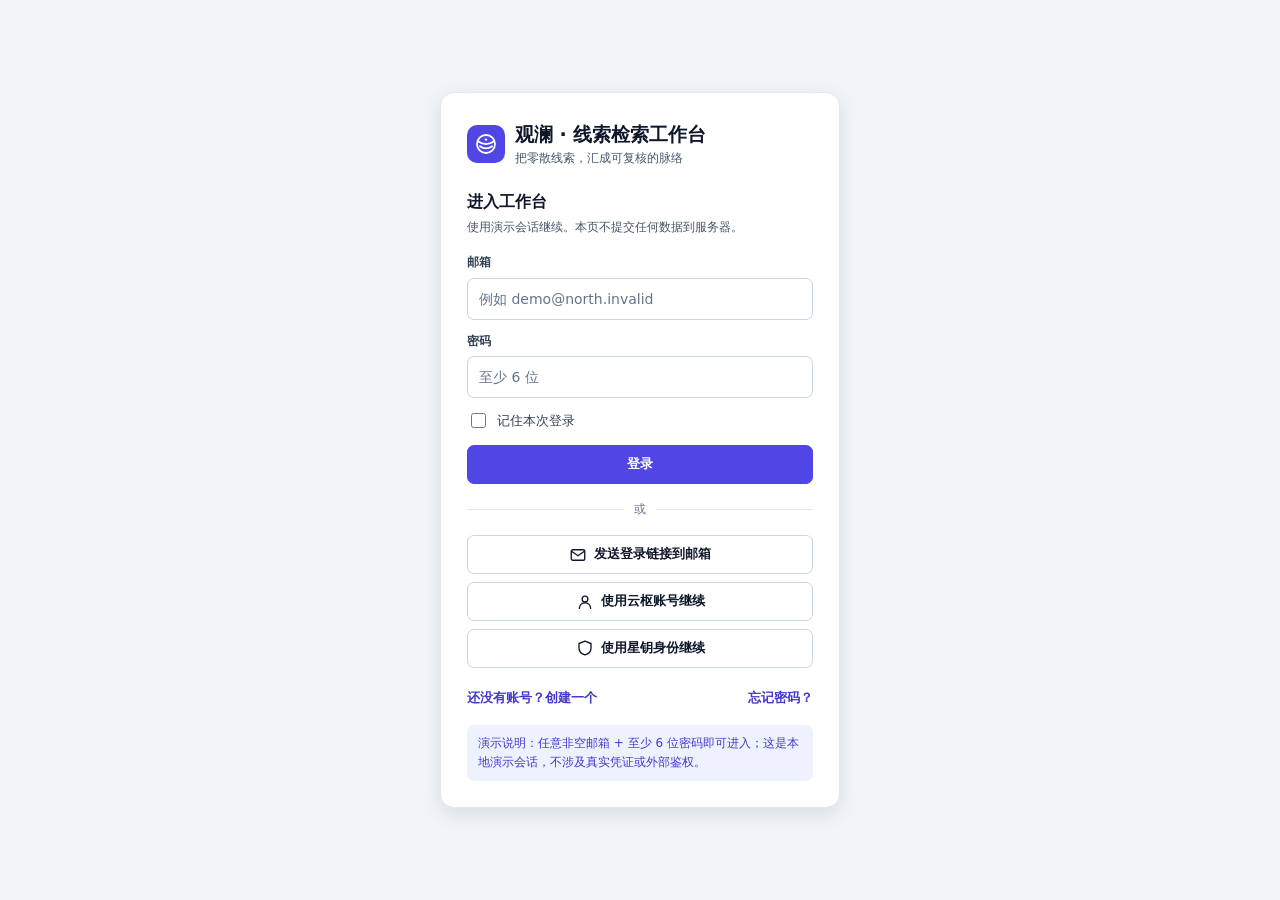
==== site/index.html @ c5af5d16 "feat: complete main implementation slices 2-3 (40/0 selftest), add browser evidence and split selfte" ====
<!DOCTYPE html>
<html lang="zh-CN">
<head>
  <meta charset="utf-8">
  <meta name="viewport" content="width=device-width, initial-scale=1, viewport-fit=cover">
  <meta name="color-scheme" content="light">
  <title>观澜 · 线索检索工作台（演示）</title>
  <!-- 合规：纯静态、零外部资源。不引用 CDN / 字体 / 图标库 / 任何外部图片。 -->
  <link rel="stylesheet" href="styles.css">
</head>
<body>

  <!-- 内联 SVG 图标雪碧图（全部自制；不引用任何外部图标库） -->
  <svg class="svg-sprite" aria-hidden="true" focusable="false" xmlns="http://www.w3.org/2000/svg">
    <defs>
      <g id="s-base" fill="none" stroke="currentColor" stroke-width="1.8" stroke-linecap="round" stroke-linejoin="round"></g>
    </defs>
    <symbol id="i-logo" viewBox="0 0 24 24"><g fill="none" stroke="currentColor" stroke-width="1.8" stroke-linecap="round"><circle cx="12" cy="12" r="9"/><path d="M4.5 9.5c2.2 1.8 4.8 2.6 7.5 2.6s5.3-.8 7.5-2.6"/><path d="M6 14.2c1.8 1.4 3.9 2.1 6 2.1s4.2-.7 6-2.1"/><circle cx="12" cy="7.6" r="1.2" fill="currentColor" stroke="none"/></g></symbol>
    <symbol id="i-search" viewBox="0 0 24 24"><g fill="none" stroke="currentColor" stroke-width="1.8" stroke-linecap="round"><circle cx="10.8" cy="10.8" r="6.8"/><path d="M15.8 15.8 21 21"/></g></symbol>
    <symbol id="i-gear" viewBox="0 0 24 24"><g fill="none" stroke="currentColor" stroke-width="1.8" stroke-linecap="round" stroke-linejoin="round"><circle cx="12" cy="12" r="3.1"/><path d="M12 2.5v2.3M12 19.2v2.3M21.5 12h-2.3M4.8 12H2.5M18.7 5.3l-1.6 1.6M6.9 17.1l-1.6 1.6M18.7 18.7l-1.6-1.6M6.9 6.9 5.3 5.3"/></g></symbol>
    <symbol id="i-bookmark" viewBox="0 0 24 24"><path d="M6 3.5h12v17l-6-4-6 4v-17z" fill="none" stroke="currentColor" stroke-width="1.8" stroke-linejoin="round"/></symbol>
    <symbol id="i-download" viewBox="0 0 24 24"><g fill="none" stroke="currentColor" stroke-width="1.8" stroke-linecap="round" stroke-linejoin="round"><path d="M12 3v12M7.5 10.5 12 15l4.5-4.5M4 20h16"/></g></symbol>
    <symbol id="i-retry" viewBox="0 0 24 24"><g fill="none" stroke="currentColor" stroke-width="1.8" stroke-linecap="round" stroke-linejoin="round"><path d="M20 11a8 8 0 1 0-2.2 6"/><path d="M20 4.5V11h-6.5"/></g></symbol>
    <symbol id="i-user" viewBox="0 0 24 24"><g fill="none" stroke="currentColor" stroke-width="1.8" stroke-linecap="round"><circle cx="12" cy="8" r="3.8"/><path d="M4.5 20.5a7.5 7.5 0 0 1 15 0"/></g></symbol>
    <symbol id="i-mail" viewBox="0 0 24 24"><g fill="none" stroke="currentColor" stroke-width="1.8" stroke-linejoin="round"><rect x="3" y="5" width="18" height="14" rx="2"/><path d="m3.5 7 8.5 6 8.5-6"/></g></symbol>
    <symbol id="i-phone" viewBox="0 0 24 24"><path d="M6.5 3.5h3l1.4 4-2 1.4a12 12 0 0 0 5.2 5.2l1.4-2 4 1.4v3a2 2 0 0 1-2.2 2A16.5 16.5 0 0 1 4.5 5.7a2 2 0 0 1 2-2.2z" fill="none" stroke="currentColor" stroke-width="1.8" stroke-linejoin="round"/></symbol>
    <symbol id="i-building" viewBox="0 0 24 24"><g fill="none" stroke="currentColor" stroke-width="1.8" stroke-linejoin="round"><rect x="4" y="3" width="16" height="18" rx="1.5"/><path d="M8 7h2M14 7h2M8 11h2M14 11h2M8 15h2M14 15h2M10 21v-3h4v3"/></g></symbol>
    <symbol id="i-grid" viewBox="0 0 24 24"><g fill="none" stroke="currentColor" stroke-width="1.8"><rect x="3" y="3" width="7.5" height="7.5" rx="1"/><rect x="13.5" y="3" width="7.5" height="7.5" rx="1"/><rect x="3" y="13.5" width="7.5" height="7.5" rx="1"/><rect x="13.5" y="13.5" width="7.5" height="7.5" rx="1"/></g></symbol>
    <symbol id="i-globe" viewBox="0 0 24 24"><g fill="none" stroke="currentColor" stroke-width="1.8"><circle cx="12" cy="12" r="9"/><path d="M3 12h18M12 3c2.6 2.5 4 5.6 4 9s-1.4 6.5-4 9c-2.6-2.5-4-5.6-4-9s1.4-6.5 4-9z"/></g></symbol>
    <symbol id="i-tag" viewBox="0 0 24 24"><g fill="none" stroke="currentColor" stroke-width="1.8" stroke-linejoin="round"><path d="M3.5 11.5V4.5a1 1 0 0 1 1-1h7l9 9-8 8-9-9z"/><circle cx="8" cy="8" r="1.4"/></g></symbol>
    <symbol id="i-chat" viewBox="0 0 24 24"><path d="M4 5.5h16a1 1 0 0 1 1 1v9a1 1 0 0 1-1 1H9l-4.5 3.5v-3.5H4a1 1 0 0 1-1-1v-9a1 1 0 0 1 1-1z" fill="none" stroke="currentColor" stroke-width="1.8" stroke-linejoin="round"/></symbol>
    <symbol id="i-message" viewBox="0 0 24 24"><g fill="none" stroke="currentColor" stroke-width="1.8" stroke-linecap="round"><path d="M4 6h16M4 10.5h16M4 15h10"/></g></symbol>
    <symbol id="i-image" viewBox="0 0 24 24"><g fill="none" stroke="currentColor" stroke-width="1.8" stroke-linejoin="round"><rect x="3" y="4" width="18" height="16" rx="2"/><circle cx="8.5" cy="9" r="1.6"/><path d="m4 17 5-5 3.5 3.5 3-3 4.5 4.5"/></g></symbol>
    <symbol id="i-link" viewBox="0 0 24 24"><g fill="none" stroke="currentColor" stroke-width="1.8" stroke-linecap="round"><path d="M10 14a4 4 0 0 0 5.7 0l2.6-2.6a4 4 0 0 0-5.7-5.7l-1.3 1.3"/><path d="M14 10a4 4 0 0 0-5.7 0l-2.6 2.6a4 4 0 0 0 5.7 5.7l1.3-1.3"/></g></symbol>
    <symbol id="i-car" viewBox="0 0 24 24"><g fill="none" stroke="currentColor" stroke-width="1.8" stroke-linejoin="round"><path d="M4 15.5h16v-4l-1.6-4.2a2 2 0 0 0-1.9-1.3H7.5a2 2 0 0 0-1.9 1.3L4 11.5v4z"/><path d="M4 15.5V19h2.5v-2h11v2H20v-3.5"/><circle cx="7.5" cy="15" r="1"/><circle cx="16.5" cy="15" r="1"/></g></symbol>
    <symbol id="i-shield" viewBox="0 0 24 24"><path d="M12 2.8 20 6v6c0 5-3.4 8-8 9.2C7.4 20 4 17 4 12V6l8-3.2z" fill="none" stroke="currentColor" stroke-width="1.8" stroke-linejoin="round"/></symbol>
    <symbol id="i-device" viewBox="0 0 24 24"><g fill="none" stroke="currentColor" stroke-width="1.8" stroke-linejoin="round"><rect x="3" y="4" width="18" height="12.5" rx="1.5"/><path d="M8 20h8M12 16.5V20"/></g></symbol>
    <symbol id="i-alert" viewBox="0 0 24 24"><g fill="none" stroke="currentColor" stroke-width="1.8" stroke-linecap="round" stroke-linejoin="round"><path d="M12 3 2.8 19.2h18.4L12 3z"/><path d="M12 9v4.5M12 16.6v.1"/></g></symbol>
    <symbol id="i-file" viewBox="0 0 24 24"><g fill="none" stroke="currentColor" stroke-width="1.8" stroke-linejoin="round"><path d="M6 2.8h8l4.5 4.5V21H6V2.8z"/><path d="M14 2.8v4.5h4.5M9 12h6M9 15.5h6"/></g></symbol>
    <symbol id="i-close" viewBox="0 0 24 24"><path d="M5.5 5.5 18.5 18.5M18.5 5.5 5.5 18.5" fill="none" stroke="currentColor" stroke-width="1.9" stroke-linecap="round"/></symbol>
    <symbol id="i-check" viewBox="0 0 24 24"><path d="m4.5 12.5 5 5 10-11" fill="none" stroke="currentColor" stroke-width="2" stroke-linecap="round" stroke-linejoin="round"/></symbol>
    <symbol id="i-clock" viewBox="0 0 24 24"><g fill="none" stroke="currentColor" stroke-width="1.8" stroke-linecap="round"><circle cx="12" cy="12" r="9"/><path d="M12 6.8V12l3.4 2"/></g></symbol>
    <symbol id="i-wallet" viewBox="0 0 24 24"><g fill="none" stroke="currentColor" stroke-width="1.8" stroke-linejoin="round"><rect x="3" y="5.5" width="18" height="14" rx="2"/><path d="M3 9.5h18M16.5 14.5h2"/></g></symbol>
    <symbol id="i-info" viewBox="0 0 24 24"><g fill="none" stroke="currentColor" stroke-width="1.8" stroke-linecap="round"><circle cx="12" cy="12" r="9"/><path d="M12 10.8v5.4M12 7.7v.1"/></g></symbol>
    <symbol id="i-chevron" viewBox="0 0 24 24"><path d="m6 9 6 6 6-6" fill="none" stroke="currentColor" stroke-width="1.9" stroke-linecap="round" stroke-linejoin="round"/></symbol>
    <symbol id="i-menu" viewBox="0 0 24 24"><path d="M4 6.5h16M4 12h16M4 17.5h16" fill="none" stroke="currentColor" stroke-width="1.9" stroke-linecap="round"/></symbol>
    <symbol id="i-plus" viewBox="0 0 24 24"><path d="M12 5v14M5 12h14" fill="none" stroke="currentColor" stroke-width="1.9" stroke-linecap="round"/></symbol>
    <symbol id="i-filter" viewBox="0 0 24 24"><path d="M3.5 5h17l-6.8 8v5.5l-3.4 2V13L3.5 5z" fill="none" stroke="currentColor" stroke-width="1.8" stroke-linejoin="round"/></symbol>
    <symbol id="i-list" viewBox="0 0 24 24"><g fill="none" stroke="currentColor" stroke-width="1.8" stroke-linecap="round"><path d="M8 6.5h12M8 12h12M8 17.5h12"/><circle cx="4.3" cy="6.5" r="1"/><circle cx="4.3" cy="12" r="1"/><circle cx="4.3" cy="17.5" r="1"/></g></symbol>
    <symbol id="i-logout" viewBox="0 0 24 24"><g fill="none" stroke="currentColor" stroke-width="1.8" stroke-linecap="round" stroke-linejoin="round"><path d="M10 4.5H5.5A1.5 1.5 0 0 0 4 6v12a1.5 1.5 0 0 0 1.5 1.5H10"/><path d="M15 8l4 4-4 4M19 12H9"/></g></symbol>
    <symbol id="i-spark" viewBox="0 0 24 24"><path d="M12 2.5 13.8 9l6.7 3-6.7 3-1.8 6.5L10.2 15l-6.7-3 6.7-3L12 2.5z" fill="none" stroke="currentColor" stroke-width="1.6" stroke-linejoin="round"/></symbol>
  </svg>

  <div id="app" aria-live="polite"></div>

  <noscript>
    <div style="padding:24px;font:16px/1.6 system-ui,sans-serif;color:#0f172a">
      本演示需要启用 JavaScript 才能运行（纯前端，无任何网络请求）。
    </div>
  </noscript>

  <!-- 顺序：数据 → 纯逻辑 → 视图编排。传统 script 标签，file:// 可直接打开。 -->
  <script src="data.js"></script>
  <script src="core.js"></script>
  <script src="app.js"></script>
</body>
</html>
---- site/styles.css ----
/* =============================================================================
 * styles.css — 观澜 · 线索检索工作台（演示）
 * 合规：浅色主题、靛蓝/石板灰自有配色（不使用原站暖橙配色体系）、
 *       无外部字体 / 无外部图标 / 无渐变堆砌 / 无花哨动画。
 * 可用性：关键正文对比度 ≥ 4.5:1；表格有列头与字重分级；状态用实心标签；
 *         移动端优先（对应「/m/ 前缀暗示移动版」的假设 A1），桌面三栏。
 * ========================================================================== */

:root {
  --indigo-700: #4338ca;
  --indigo-600: #4f46e5;
  --indigo-100: #e0e7ff;
  --indigo-50:  #eef2ff;
  --slate-900: #0f172a;   /* 主正文：对白底约 17:1 */
  --slate-700: #334155;   /* 次正文：对白底约 12:1 */
  --slate-600: #475569;   /* 辅助正文：对白底约 8.5:1 */
  --slate-500: #64748b;   /* 仅用于非关键装饰文字 */
  --slate-300: #cbd5e1;
  --slate-200: #e2e8f0;
  --slate-100: #f1f5f9;
  --slate-50:  #f8fafc;
  --white: #ffffff;

  --ok-fg: #065f46;  --ok-bg: #047857;
  --warn-fg: #78350f; --warn-bg: #b45309;
  --err-fg: #7f1d1d;  --err-bg: #b91c1c;
  --info-fg: #1e3a5f; --info-bg: #1d4ed8;

  --radius: 10px;
  --radius-sm: 7px;
  --shadow-sm: 0 1px 2px rgba(15, 23, 42, .06), 0 1px 3px rgba(15, 23, 42, .05);
  --shadow-md: 0 6px 20px rgba(15, 23, 42, .10);
  --font: -apple-system, BlinkMacSystemFont, "Segoe UI", "PingFang SC",
          "Hiragino Sans GB", "Microsoft YaHei", system-ui, sans-serif;
  --mono: ui-monospace, SFMono-Regular, Consolas, "Liberation Mono", monospace;
}

* { box-sizing: border-box; }
html, body { margin: 0; padding: 0; }
body {
  font-family: var(--font);
  font-size: 14px;
  line-height: 1.6;
  color: var(--slate-900);
  background: var(--slate-50);
  -webkit-text-size-adjust: 100%;
}
.svg-sprite { position: absolute; width: 0; height: 0; overflow: hidden; }
.ic {
  width: 18px; height: 18px; display: inline-block; vertical-align: -.28em;
  flex: 0 0 auto; fill: none;
}
.ic-sm { width: 15px; height: 15px; }
.ic-lg { width: 22px; height: 22px; }
button, input, select, textarea { font: inherit; color: inherit; }
button { cursor: pointer; }
a { color: var(--indigo-700); text-decoration: none; }
a:hover { text-decoration: underline; }
:focus-visible { outline: 2px solid var(--indigo-600); outline-offset: 2px; }

/* ---- 通用文字 ---- */
.h1 { font-size: 20px; font-weight: 700; letter-spacing: .2px; margin: 0; }
.h2 { font-size: 16px; font-weight: 700; margin: 0; }
.h3 { font-size: 14px; font-weight: 700; margin: 0; }
.muted { color: var(--slate-600); }
.tiny { font-size: 12px; color: var(--slate-600); }
.mono { font-family: var(--mono); }
.strong { font-weight: 700; }
.nowrap { white-space: nowrap; }

/* ---- 按钮 ---- */
.btn {
  display: inline-flex; align-items: center; justify-content: center; gap: 7px;
  border: 1px solid var(--slate-300); background: var(--white); color: var(--slate-900);
  padding: 8px 14px; border-radius: var(--radius-sm); font-weight: 600; font-size: 13px;
  transition: background .12s ease, border-color .12s ease;
}
.btn:hover { background: var(--slate-100); border-color: var(--slate-500); }
.btn:disabled { opacity: .5; cursor: not-allowed; }
.btn-primary { background: var(--indigo-600); border-color: var(--indigo-600); color: #fff; }
.btn-primary:hover { background: var(--indigo-700); border-color: var(--indigo-700); }
.btn-ghost { border-color: transparent; background: transparent; color: var(--slate-700); }
.btn-ghost:hover { background: var(--slate-100); }
.btn-sm { padding: 5px 10px; font-size: 12px; }
.btn-block { width: 100%; }
.btn-icon { padding: 6px; line-height: 0; }

/* ---- 卡片 / 面板 ---- */
.panel {
  background: var(--white); border: 1px solid var(--slate-200);
  border-radius: var(--radius); box-shadow: var(--shadow-sm);
  min-width: 0;              /* 防止 grid/flex 子项被不可换行内容撑开（移动端溢出） */
}
.panel-pad { padding: 16px; }
.panel-head {
  display: flex; align-items: center; justify-content: space-between; gap: 10px;
  padding: 12px 16px; border-bottom: 1px solid var(--slate-200);
}
.panel-body { padding: 16px; }
.divider { height: 1px; background: var(--slate-200); margin: 14px 0; }

/* ---- 徽标 / pill / 标签（状态一律实心标签） ---- */
.pill {
  display: inline-flex; align-items: center; gap: 6px;
  padding: 3px 10px; border-radius: 999px; font-size: 12px; font-weight: 600;
  background: var(--slate-100); color: var(--slate-700); border: 1px solid var(--slate-200);
  white-space: nowrap;
}
.pill-indigo { background: var(--indigo-50); color: var(--indigo-700); border-color: var(--indigo-100); }
.pill-ok { background: #ecfdf5; color: var(--ok-fg); border-color: #a7f3d0; }
.pill-warn { background: #fffbeb; color: var(--warn-fg); border-color: #fde68a; }
.pill-err { background: #fef2f2; color: var(--err-fg); border-color: #fecaca; }
.tag {
  display: inline-block; padding: 2px 8px; border-radius: 4px;
  font-size: 11px; font-weight: 700; color: #fff; letter-spacing: .3px;
}
.tag-free { background: #0f766e; }
.tag-fixed { background: var(--indigo-700); }
.tag-dynamic { background: #7c3aed; }
.tag-rec { background: #b45309; }
.tag-ok { background: var(--ok-bg); }
.tag-warn { background: var(--warn-bg); }
.tag-err { background: var(--err-bg); }
.tag-info { background: var(--info-bg); }
.tag-neutral { background: var(--slate-600); }
.dot { width: 7px; height: 7px; border-radius: 50%; display: inline-block; flex: 0 0 auto; }
.dot-ok { background: #059669; }
.dot-warn { background: #d97706; }
.dot-err { background: #dc2626; }

/* ---- 表单 ---- */
.field { display: block; margin-bottom: 12px; }
.field-label { display: block; font-size: 12px; font-weight: 700; color: var(--slate-700); margin-bottom: 5px; }
.input, .select, .textarea {
  width: 100%; padding: 9px 11px; border: 1px solid var(--slate-300);
  border-radius: var(--radius-sm); background: var(--white); color: var(--slate-900);
  font-size: 14px; outline: none;
}
.input:focus, .select:focus, .textarea:focus { border-color: var(--indigo-600); box-shadow: 0 0 0 3px var(--indigo-100); }
.input::placeholder { color: var(--slate-500); }
.select { appearance: none; padding-right: 30px;
  background-image: url("data:image/svg+xml;charset=utf-8,%3Csvg xmlns='http://www.w3.org/2000/svg' width='14' height='14' viewBox='0 0 24 24' fill='none' stroke='%23475569' stroke-width='2.2' stroke-linecap='round'%3E%3Cpath d='m6 9 6 6 6-6'/%3E%3C/svg%3E");
  background-repeat: no-repeat; background-position: right 10px center;
}
.check { display: inline-flex; align-items: center; gap: 8px; cursor: pointer; font-size: 13px; color: var(--slate-700); }
.check input { width: 15px; height: 15px; accent-color: var(--indigo-600); }
.field-error { color: var(--err-fg); font-size: 12px; font-weight: 600; margin-top: 5px; }
.field-hint { color: var(--slate-600); font-size: 12px; margin-top: 5px; }

/* =============================================================================
 * 登录视图（X3 可见结构：邮箱/密码/记住登录/登录/or 分隔/邮件登录链接/
 *          第三方登录按钮/注册与忘记密码链接）—— 品牌与文案全部自有
 * ========================================================================== */
.signin-wrap {
  min-height: 100vh; display: flex; align-items: center; justify-content: center;
  padding: 24px 16px; background: var(--slate-100);
}
.signin-card { width: 100%; max-width: 400px; background: var(--white);
  border: 1px solid var(--slate-200); border-radius: 14px; box-shadow: var(--shadow-md); padding: 26px; }
.signin-brand { display: flex; align-items: center; gap: 10px; margin-bottom: 20px; }
.signin-logo { width: 38px; height: 38px; border-radius: 10px; background: var(--indigo-600);
  color: #fff; display: flex; align-items: center; justify-content: center; }
.signin-logo .ic { width: 24px; height: 24px; }
.signin-title { font-size: 19px; font-weight: 700; margin: 0; }
.signin-sub { font-size: 12px; color: var(--slate-600); margin: 0; }
.signin-actions { display: flex; align-items: center; justify-content: space-between; margin: 2px 0 14px; }
.or-line { display: flex; align-items: center; gap: 10px; color: var(--slate-500); font-size: 12px; margin: 16px 0; }
.or-line::before, .or-line::after { content: ""; flex: 1; height: 1px; background: var(--slate-200); }
.link-btn { border: none; background: none; padding: 0; color: var(--indigo-700); font-weight: 600; font-size: 13px; }
.link-btn:hover { text-decoration: underline; }
.oauth-list { display: grid; gap: 8px; }
.signin-foot { display: flex; align-items: center; justify-content: space-between; margin-top: 20px; font-size: 12px; }
.signin-note { margin-top: 16px; padding: 9px 11px; border-radius: var(--radius-sm);
  background: var(--indigo-50); color: var(--indigo-700); font-size: 12px; }

/* =============================================================================
 * 应用外壳 / 顶栏
 * ========================================================================== */
.shell { min-height: 100vh; display: flex; flex-direction: column; }
.topbar {
  background: var(--white); border-bottom: 1px solid var(--slate-200);
  padding: 10px 16px; display: flex; flex-wrap: wrap; align-items: center; gap: 10px 14px;
  position: sticky; top: 0; z-index: 20;
}
.brand { display: flex; align-items: center; gap: 9px; margin-right: auto; }
.brand-logo { width: 32px; height: 32px; border-radius: 9px; background: var(--indigo-600);
  color: #fff; display: flex; align-items: center; justify-content: center; }
.brand-name { font-size: 15px; font-weight: 800; letter-spacing: .5px; line-height: 1.1; }
.brand-product { font-size: 11px; color: var(--slate-600); line-height: 1.2; }
.topbar-tools { display: flex; flex-wrap: wrap; align-items: center; gap: 8px; }
.topbar-select { min-width: 118px; padding: 5px 26px 5px 9px; font-size: 12px; }
.menu-wrap { position: relative; }
.menu {
  position: absolute; right: 0; top: calc(100% + 6px); min-width: 190px; z-index: 30;
  background: var(--white); border: 1px solid var(--slate-200); border-radius: var(--radius);
  box-shadow: var(--shadow-md); padding: 6px;
}
.menu-item { display: flex; align-items: center; gap: 9px; width: 100%; text-align: left;
  border: none; background: none; padding: 8px 10px; border-radius: var(--radius-sm); font-size: 13px; }
.menu-item:hover { background: var(--slate-100); }

/* 主导航（页签） */
.subnav { background: var(--white); border-bottom: 1px solid var(--slate-200); padding: 0 16px;
  display: flex; gap: 2px; overflow-x: auto; }
.subnav a { display: inline-flex; align-items: center; gap: 7px; padding: 10px 13px;
  font-size: 13px; font-weight: 600; color: var(--slate-600); border-bottom: 2px solid transparent; white-space: nowrap; }
.subnav a:hover { text-decoration: none; color: var(--slate-900); }
.subnav a.active { color: var(--indigo-700); border-bottom-color: var(--indigo-600); }

.view { flex: 1; padding: 16px; }
.view-narrow { max-width: 1000px; margin: 0 auto; width: 100%; }

/* =============================================================================
 * 工作台：三栏（左 类型导航 / 中 查询构成 / 右 结果面板）
 * ========================================================================== */
.workbench { display: grid; gap: 14px; grid-template-columns: minmax(0, 1fr); align-items: start; }
/* H-13 对冲：移动端每列都必须可收缩，避免横向滚动 */
.workbench > * { min-width: 0; }
@media (min-width: 900px) {
  .workbench { grid-template-columns: 210px minmax(300px, 1fr) minmax(360px, 1.25fr); }
}
@media (min-width: 1280px) {
  .workbench { grid-template-columns: 230px minmax(340px, 1fr) minmax(430px, 1.3fr); }
}

/* 左：类型导航 */
.type-nav { display: flex; flex-wrap: nowrap; gap: 6px; overflow-x: auto; padding: 10px; }
@media (min-width: 900px) { .type-nav { flex-direction: column; flex-wrap: wrap; overflow-x: visible; } }
.type-item {
  display: flex; align-items: center; gap: 9px; width: 100%; text-align: left;
  border: 1px solid transparent; background: transparent; color: var(--slate-700);
  padding: 8px 10px; border-radius: var(--radius-sm); font-size: 13px; white-space: nowrap;
}
.type-item:hover { background: var(--slate-100); }
.type-item.active { background: var(--indigo-50); color: var(--indigo-700); font-weight: 700; border-color: var(--indigo-100); }
.type-item .ic { opacity: .85; }

/* 模块卡 */
.module-list { display: grid; gap: 9px; }
.module-card {
  border: 1px solid var(--slate-200); border-radius: var(--radius); padding: 11px 12px;
  background: var(--white); cursor: pointer; position: relative;
}
.module-card:hover { border-color: var(--slate-500); }
.module-card.active { border: 2px solid var(--indigo-600); padding: 10px 11px; background: var(--indigo-50); }
.module-top { display: flex; align-items: flex-start; gap: 8px; }
.module-name { font-weight: 700; font-size: 13px; flex: 1; }
.module-desc { font-size: 12px; color: var(--slate-600); margin: 5px 0 8px; }
.module-meta { display: flex; flex-wrap: wrap; align-items: center; gap: 7px; }
.module-cost { font-size: 12px; font-weight: 700; color: var(--slate-900); }
.gear-btn { border: 1px solid var(--slate-300); background: var(--white); border-radius: 6px;
  padding: 4px; line-height: 0; color: var(--slate-700); }
.gear-btn:hover { background: var(--slate-100); border-color: var(--slate-500); }

/* 查询构成区 */
.cost-row { display: flex; align-items: center; justify-content: space-between; gap: 10px;
  padding: 10px 12px; border-radius: var(--radius-sm); background: var(--slate-100);
  border: 1px solid var(--slate-200); margin: 12px 0; }
.cost-value { font-size: 15px; font-weight: 800; color: var(--indigo-700); }
.batch-row { display: flex; gap: 7px; align-items: center; margin-bottom: 7px; }
.batch-row .input { flex: 1; }
.batch-index { width: 22px; font-size: 12px; font-weight: 700; color: var(--slate-600); text-align: center; }
.seg { display: inline-flex; border: 1px solid var(--slate-300); border-radius: var(--radius-sm); overflow: hidden; }
.seg button { border: none; background: var(--white); padding: 6px 11px; font-size: 12px; font-weight: 600; color: var(--slate-700); }
.seg button + button { border-left: 1px solid var(--slate-300); }
.seg button.active { background: var(--indigo-600); color: #fff; }
.composer-grid { display: grid; gap: 12px; grid-template-columns: 1fr; }
@media (min-width: 560px) { .composer-grid { grid-template-columns: 1fr 1fr; } }
.hint-box { font-size: 12px; color: var(--slate-600); background: var(--slate-50);
  border: 1px dashed var(--slate-300); border-radius: var(--radius-sm); padding: 8px 10px; }

/* =============================================================================
 * 结果面板 / 状态块
 * ========================================================================== */
.state-card { padding: 18px; }
.state-head { display: flex; align-items: flex-start; gap: 11px; }
.state-icon { width: 34px; height: 34px; border-radius: 9px; display: flex; align-items: center;
  justify-content: center; color: #fff; flex: 0 0 auto; }
.state-icon.tone-neutral { background: var(--slate-600); }
.state-icon.tone-info { background: var(--info-bg); }
.state-icon.tone-ok { background: var(--ok-bg); }
.state-icon.tone-warn { background: var(--warn-bg); }
.state-icon.tone-error { background: var(--err-bg); }
.state-title { font-size: 15px; font-weight: 700; line-height: 1.4; }
.state-desc { font-size: 13px; color: var(--slate-700); margin: 6px 0 0; }
.state-actions { display: flex; flex-wrap: wrap; gap: 8px; margin-top: 14px; }
.guidance { margin: 14px 0 0; padding: 12px 12px 12px 30px; border-radius: var(--radius-sm);
  background: var(--slate-50); border: 1px solid var(--slate-200); }
.guidance li { font-size: 12.5px; color: var(--slate-700); margin: 3px 0; }
.reason-list { margin: 10px 0 0; padding-left: 20px; }
.reason-list li { font-size: 12.5px; color: var(--err-fg); font-weight: 600; }

/* 骨架屏（加载态；轻微动效，非花哨） */
.skeleton { display: grid; gap: 8px; margin-top: 14px; }
.sk-line { height: 12px; border-radius: 4px; background: var(--slate-200); animation: sk-pulse 1.4s ease-in-out infinite; }
.sk-line.w90 { width: 90%; } .sk-line.w70 { width: 70%; } .sk-line.w50 { width: 50%; }
@keyframes sk-pulse { 0%,100% { opacity: 1; } 50% { opacity: .45; } }
@media (prefers-reduced-motion: reduce) { .sk-line { animation: none; } }
.progress { height: 5px; border-radius: 999px; background: var(--slate-200); overflow: hidden; margin-top: 12px; }
.progress > i { display: block; height: 100%; width: 42%; background: var(--indigo-600); border-radius: 999px; }

/* 三计数 */
.count-trio { display: grid; grid-template-columns: repeat(3, 1fr); gap: 9px; margin-bottom: 14px; }
.count-box { border: 1px solid var(--slate-200); border-radius: var(--radius-sm); padding: 10px 11px; background: var(--slate-50); }
.count-num { font-size: 20px; font-weight: 800; line-height: 1.1; color: var(--slate-900); }
.count-label { font-size: 11.5px; color: var(--slate-600); font-weight: 600; margin-top: 2px; }
.count-box.c-found .count-num { color: var(--indigo-700); }
.count-box.c-enriched .count-num { color: #0f766e; }
.count-box.c-connection .count-num { color: #b45309; }

/* 结果工具条 */
.result-tools { display: flex; flex-wrap: wrap; align-items: center; gap: 8px; margin-bottom: 12px; }
.result-tools .spacer { flex: 1; }

/* 表格（列头、字重分级、实心状态标签） */
.table-scroll { overflow-x: auto; border: 1px solid var(--slate-200); border-radius: var(--radius-sm); }
table.grid { width: 100%; border-collapse: collapse; min-width: 520px; }
table.grid thead th {
  background: var(--slate-100); color: var(--slate-700); font-size: 11.5px; font-weight: 700;
  text-align: left; padding: 9px 11px; border-bottom: 1px solid var(--slate-200); white-space: nowrap;
}
table.grid tbody td {
  padding: 9px 11px; border-bottom: 1px solid var(--slate-100); font-size: 12.5px;
  color: var(--slate-700); vertical-align: middle;
}
table.grid tbody tr:last-child td { border-bottom: none; }
table.grid tbody tr:hover { background: var(--slate-50); }
.cell-id { font-weight: 600; color: var(--slate-900); }
.cell-conf { font-variant-numeric: tabular-nums; font-weight: 700; }
.row-acts { display: flex; gap: 5px; }
.pagination { display: flex; align-items: center; justify-content: space-between; gap: 8px; margin-top: 11px; font-size: 12px; color: var(--slate-600); }
.page-btns { display: flex; gap: 4px; }
.page-btn { border: 1px solid var(--slate-300); background: var(--white); border-radius: 5px;
  min-width: 28px; height: 28px; font-size: 12px; font-weight: 600; }
.page-btn.active { background: var(--indigo-600); border-color: var(--indigo-600); color: #fff; }
.page-btn:disabled { opacity: .45; cursor: not-allowed; }
.fail-note { margin-top: 12px; padding: 9px 11px; border-radius: var(--radius-sm);
  background: #fffbeb; border: 1px solid #fde68a; color: var(--warn-fg); font-size: 12px; font-weight: 600; }

/* =============================================================================
 * 弹窗（选择数据源 / 过滤器）
 * ========================================================================== */
.modal-mask { position: fixed; inset: 0; background: rgba(15,23,42,.45); z-index: 50;
  display: flex; align-items: center; justify-content: center; padding: 16px; }
.modal { width: 100%; max-width: 520px; max-height: 88vh; overflow: auto;
  background: var(--white); border-radius: 12px; box-shadow: var(--shadow-md); }
.modal-head { display: flex; align-items: center; justify-content: space-between;
  padding: 14px 16px; border-bottom: 1px solid var(--slate-200); }
.modal-body { padding: 16px; }
.modal-foot { display: flex; align-items: center; justify-content: space-between; gap: 10px;
  padding: 12px 16px; border-top: 1px solid var(--slate-200); background: var(--slate-50);
  border-radius: 0 0 12px 12px; }
.source-list { display: grid; gap: 7px; }
.source-item { display: flex; align-items: center; gap: 10px; padding: 9px 11px;
  border: 1px solid var(--slate-200); border-radius: var(--radius-sm); cursor: pointer; }
.source-item:hover { background: var(--slate-50); }
.source-item.checked { border-color: var(--indigo-600); background: var(--indigo-50); }
.source-item input { width: 15px; height: 15px; accent-color: var(--indigo-600); }
.source-name { flex: 1; font-size: 13px; font-weight: 600; }
.source-cost { font-size: 12px; font-weight: 700; color: var(--indigo-700); }
.filter-grid { display: grid; gap: 10px; grid-template-columns: 1fr; }
@media (min-width: 480px) { .filter-grid { grid-template-columns: 1fr 1fr 1fr; } }

/* =============================================================================
 * 额度页 / 留存页
 * ========================================================================== */
.page-grid { display: grid; gap: 14px; grid-template-columns: 1fr; }
@media (min-width: 900px) { .page-grid.two { grid-template-columns: 340px 1fr; align-items: start; } }
.balance-big { font-size: 32px; font-weight: 800; color: var(--indigo-700); line-height: 1.1; }
.preset-grid { display: grid; grid-template-columns: repeat(4, 1fr); gap: 7px; }
.preset-btn { border: 1px solid var(--slate-300); background: var(--white); border-radius: var(--radius-sm);
  padding: 9px 4px; font-size: 13px; font-weight: 700; }
.preset-btn.active { border-color: var(--indigo-600); background: var(--indigo-50); color: var(--indigo-700); }
.range { width: 100%; accent-color: var(--indigo-600); }
.case-list { display: grid; gap: 8px; }
.case-item { display: flex; align-items: center; gap: 10px; padding: 10px 12px;
  border: 1px solid var(--slate-200); border-radius: var(--radius-sm); }
.case-item.active { border-color: var(--indigo-600); background: var(--indigo-50); }
.case-dot { width: 10px; height: 10px; border-radius: 3px; flex: 0 0 auto; }
.empty-mini { padding: 18px; text-align: center; color: var(--slate-600); font-size: 13px;
  border: 1px dashed var(--slate-300); border-radius: var(--radius-sm); background: var(--slate-50); }
.section-title { display: flex; align-items: center; gap: 8px; margin: 0 0 10px; font-size: 14px; font-weight: 700; }

/* Toast */
.toast { position: fixed; left: 50%; bottom: 22px; transform: translateX(-50%); z-index: 80;
  background: var(--slate-900); color: #fff; padding: 10px 16px; border-radius: 999px;
  font-size: 13px; font-weight: 600; box-shadow: var(--shadow-md); display: flex; align-items: center; gap: 8px; }
.toast.ok { background: var(--ok-bg); }

/* 顶部小工具：状态演练（验证脚手架） */
.demo-bar { display: flex; flex-wrap: wrap; align-items: center; gap: 8px;
  padding: 9px 16px; background: var(--indigo-50); border-bottom: 1px solid var(--indigo-100);
  font-size: 12px; color: var(--indigo-700); }
.demo-bar label { font-weight: 700; }
.demo-bar .select { width: auto; min-width: 180px; padding: 5px 28px 5px 9px; font-size: 12px; }

.footer-note { text-align: center; font-size: 11.5px; color: var(--slate-600); padding: 16px; }
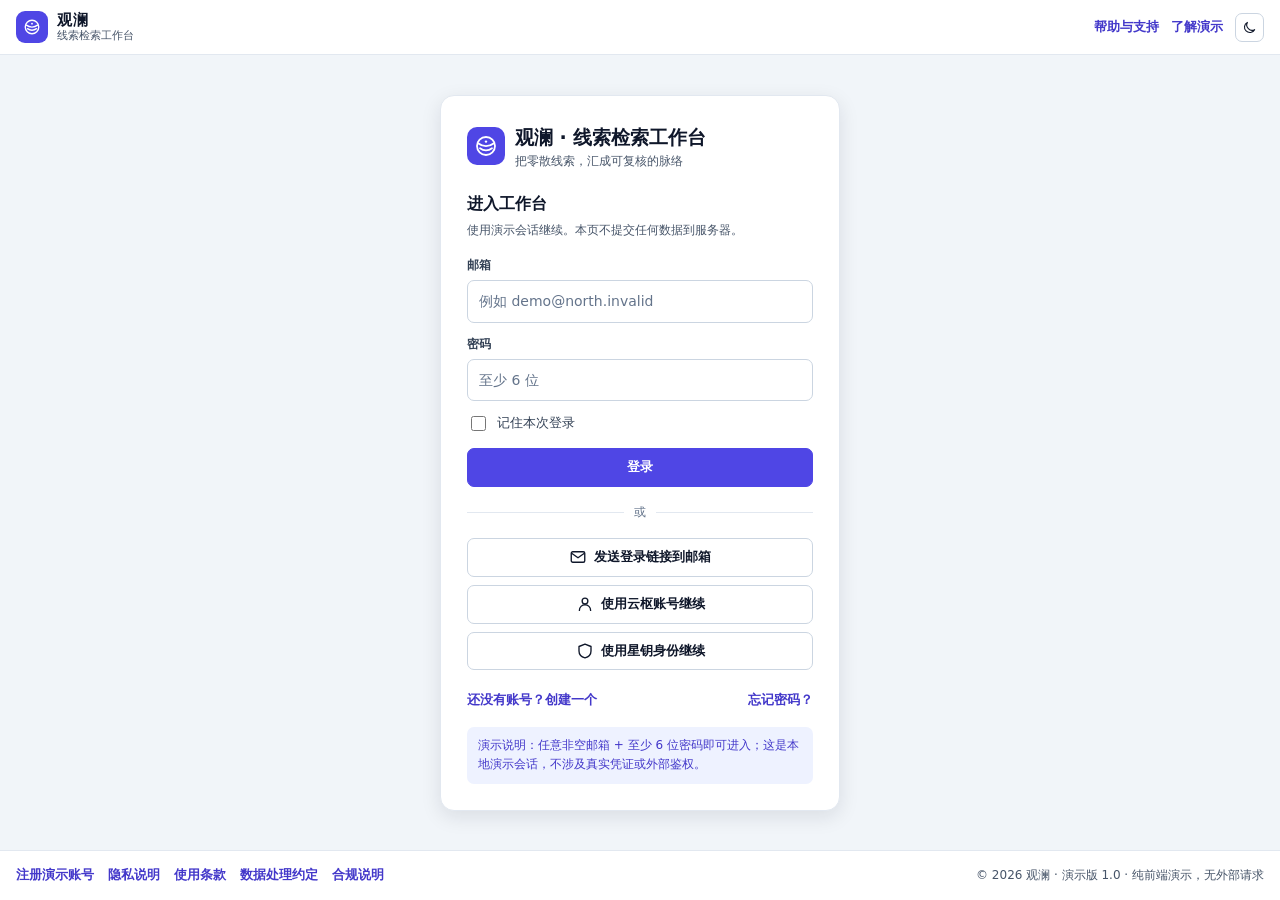
==== commit 8d8024e3: "feat: final implementation - 14 states, 55/0 selftest, full UI slices and screenshots" ====
--- a/site/index.html
+++ b/site/index.html
@@ -3,7 +3,7 @@
 <head>
   <meta charset="utf-8">
   <meta name="viewport" content="width=device-width, initial-scale=1, viewport-fit=cover">
-  <meta name="color-scheme" content="light">
+  <meta name="color-scheme" content="light dark">
   <title>观澜 · 线索检索工作台（演示）</title>
   <!-- 合规：纯静态、零外部资源。不引用 CDN / 字体 / 图标库 / 任何外部图片。 -->
   <link rel="stylesheet" href="styles.css">
@@ -49,6 +49,9 @@
     <symbol id="i-list" viewBox="0 0 24 24"><g fill="none" stroke="currentColor" stroke-width="1.8" stroke-linecap="round"><path d="M8 6.5h12M8 12h12M8 17.5h12"/><circle cx="4.3" cy="6.5" r="1"/><circle cx="4.3" cy="12" r="1"/><circle cx="4.3" cy="17.5" r="1"/></g></symbol>
     <symbol id="i-logout" viewBox="0 0 24 24"><g fill="none" stroke="currentColor" stroke-width="1.8" stroke-linecap="round" stroke-linejoin="round"><path d="M10 4.5H5.5A1.5 1.5 0 0 0 4 6v12a1.5 1.5 0 0 0 1.5 1.5H10"/><path d="M15 8l4 4-4 4M19 12H9"/></g></symbol>
     <symbol id="i-spark" viewBox="0 0 24 24"><path d="M12 2.5 13.8 9l6.7 3-6.7 3-1.8 6.5L10.2 15l-6.7-3 6.7-3L12 2.5z" fill="none" stroke="currentColor" stroke-width="1.6" stroke-linejoin="round"/></symbol>
+    <!-- 主题切换图标（自制，G-03/E12） -->
+    <symbol id="i-sun" viewBox="0 0 24 24"><g fill="none" stroke="currentColor" stroke-width="1.8" stroke-linecap="round"><circle cx="12" cy="12" r="4"/><path d="M12 2.5v2.2M12 19.3v2.2M21.5 12h-2.2M4.7 12H2.5M18.7 5.3l-1.6 1.6M6.9 17.1l-1.6 1.6M18.7 18.7l-1.6-1.6M6.9 6.9 5.3 5.3"/></g></symbol>
+    <symbol id="i-moon" viewBox="0 0 24 24"><path d="M20.2 15.4A8.6 8.6 0 0 1 8.6 3.8 8.6 8.6 0 1 0 20.2 15.4z" fill="none" stroke="currentColor" stroke-width="1.8" stroke-linejoin="round"/></symbol>
   </svg>
 
   <div id="app" aria-live="polite"></div>
--- a/site/styles.css
+++ b/site/styles.css
@@ -395,3 +395,205 @@
 .demo-bar .select { width: auto; min-width: 180px; padding: 5px 28px 5px 9px; font-size: 12px; }
 
 .footer-note { text-align: center; font-size: 11.5px; color: var(--slate-600); padding: 16px; }
+
+/* =============================================================================
+ * 切片 4 · 证据包新增 UI 规格（P01/P03/P04/P05/P07/P08/P14/E01/E04/E12/F-03/F-09/G-03）
+ * 全部自有样式；关键正文对比度在浅/深两套主题下均 ≥ 4.5:1。
+ * ========================================================================== */
+
+/* ---- G-03/E12 深色主题（默认浅色；data-theme 由 app.js 写入并持久化） ---- */
+:root[data-theme="dark"] {
+  --indigo-700: #a5b4fc;
+  --indigo-600: #8b93f8;
+  --indigo-100: #35406e;
+  --indigo-50:  #1d2745;
+  --slate-900: #e9eef8;   /* 主正文：对 #182437 约 14:1 */
+  --slate-700: #cfdae9;
+  --slate-600: #aebdd1;   /* 辅助正文：对 #182437 约 8:1 */
+  --slate-500: #94a6bd;
+  --slate-300: #48597a;
+  --slate-200: #33425e;
+  --slate-100: #24324b;
+  --slate-50:  #101a2c;
+  --white: #182437;       /* 面板底色 */
+  --ok-fg: #86efac; --ok-bg: #047857;
+  --warn-fg: #fcd34d; --warn-bg: #b45309;
+  --err-fg: #fca5a5;  --err-bg: #b91c1c;
+  --info-fg: #bfdbfe; --info-bg: #1d4ed8;
+  --shadow-sm: 0 1px 2px rgba(0,0,0,.35);
+  --shadow-md: 0 8px 26px rgba(0,0,0,.45);
+}
+:root[data-theme="dark"] body { background: var(--slate-50); }
+:root[data-theme="dark"] .pill-ok { background: #10352b; border-color: #1d5c48; }
+:root[data-theme="dark"] .pill-warn { background: #3a2c0d; border-color: #6b5011; }
+:root[data-theme="dark"] .pill-err { background: #3d1717; border-color: #7a2626; }
+:root[data-theme="dark"] .fail-note { background: #3a2c0d; border-color: #6b5011; }
+:root[data-theme="dark"] .count-box.c-enriched .count-num { color: #5eead4; }
+:root[data-theme="dark"] .count-box.c-connection .count-num { color: #fcd34d; }
+:root[data-theme="dark"] .select {
+  background-image: url("data:image/svg+xml;charset=utf-8,%3Csvg xmlns='http://www.w3.org/2000/svg' width='14' height='14' viewBox='0 0 24 24' fill='none' stroke='%23aebdd1' stroke-width='2.2' stroke-linecap='round'%3E%3Cpath d='m6 9 6 6 6-6'/%3E%3C/svg%3E");
+}
+:root[data-theme="dark"] .brand-logo,
+:root[data-theme="dark"] .signin-logo,
+:root[data-theme="dark"] .btn-primary { color: #101a2c; }
+:root[data-theme="dark"] .btn-primary:hover { color: #101a2c; }
+:root[data-theme="dark"] .seg button.active { color: #101a2c; }
+:root[data-theme="dark"] .page-btn.active { color: #101a2c; }
+:root[data-theme="dark"] .toast { background: #e9eef8; color: #101a2c; }
+:root[data-theme="dark"] .toast.ok { background: #047857; color: #e9eef8; }
+
+/* ---- E01/E12 登录页页头 / 页脚；E04 重置页 ---- */
+.signin-page { min-height: 100vh; display: flex; flex-direction: column; background: var(--slate-100); }
+.signin-page .signin-wrap { min-height: 0; flex: 1; background: transparent; }
+.signin-top { display: flex; flex-wrap: wrap; align-items: center; justify-content: space-between;
+  gap: 10px; padding: 11px 16px; background: var(--white); border-bottom: 1px solid var(--slate-200); }
+.signin-top-links { display: flex; flex-wrap: wrap; align-items: center; gap: 12px; }
+.signin-bottom { padding: 14px 16px; border-top: 1px solid var(--slate-200); background: var(--white);
+  display: flex; flex-wrap: wrap; align-items: center; justify-content: space-between; gap: 10px; }
+.signin-bottom-links { display: flex; flex-wrap: wrap; align-items: center; gap: 14px; font-size: 12px; }
+.theme-btn { border: 1px solid var(--slate-300); }
+
+/* ---- P07/P14 视图分段 / 智能体推广卡 / 高级视图面板 ---- */
+.view-bar { display: flex; flex-wrap: wrap; align-items: center; gap: 10px;
+  padding: 8px 16px; background: var(--white); border-bottom: 1px solid var(--slate-200); }
+.view-bar-label { display: inline-flex; align-items: center; gap: 6px; font-size: 12px; font-weight: 700; color: var(--slate-700); }
+.view-bar .tiny { flex: 1; min-width: 120px; }
+.agent-wrap { display: flex; align-items: center; justify-content: center; min-height: 58vh; padding: 16px; }
+.agent-card { max-width: 660px; width: 100%; text-align: center; background: var(--white);
+  border: 1px solid var(--slate-200); border-radius: 14px; padding: 34px 26px; box-shadow: var(--shadow-sm); }
+.agent-icon { width: 54px; height: 54px; margin: 14px auto 8px; border-radius: 14px;
+  background: var(--indigo-50); color: var(--indigo-700); display: flex; align-items: center; justify-content: center; }
+.agent-points { list-style: none; padding: 0; margin: 0 auto 18px; display: grid; gap: 8px; max-width: 460px; text-align: left; }
+.agent-points li { display: flex; align-items: center; gap: 9px; font-size: 13px; color: var(--slate-700); }
+.agent-actions { display: flex; flex-wrap: wrap; justify-content: center; gap: 9px; }
+.advanced-grid { display: grid; gap: 14px; grid-template-columns: minmax(0, 1fr); margin-top: 14px; }
+@media (min-width: 900px) { .advanced-grid { grid-template-columns: minmax(0, 1fr) minmax(0, 1.15fr); } }
+.case-stats { display: grid; gap: 9px; grid-template-columns: repeat(3, minmax(0, 1fr)); }
+.case-stats > div { border: 1px solid var(--slate-200); border-radius: var(--radius-sm);
+  padding: 9px 10px; background: var(--slate-50); min-width: 0; overflow-wrap: anywhere; }
+
+/* ---- H-13 对冲 + 可验证性优先：桌面保持「左导航 / 中构成区 / 右结果」三栏 ----
+   结果表在 1440×900 的标准验证截图里必须可见（状态机复现优先级最高），
+   故不把结果面板压到构成区下方；构成区仍为多列卡片网格而非列表。 */
+@media (min-width: 900px) {
+  .workbench {
+    grid-template-columns: 190px minmax(0, 1fr) minmax(0, 1fr);
+    grid-template-areas: "nav composer result";
+  }
+  .wb-nav { grid-area: nav; }
+  .wb-composer { grid-area: composer; }
+  .wb-result { grid-area: result; }
+}
+@media (min-width: 1280px) {
+  .workbench { grid-template-columns: 210px minmax(0, 1.05fr) minmax(0, 1.2fr); }
+}
+@media (min-width: 1700px) {
+  .workbench { grid-template-columns: 230px minmax(0, 1.25fr) minmax(0, 1fr); }
+}
+
+/* ---- P01/P04 构成区解剖头部 / 模块卡网格 / 描述面板 ---- */
+.composer-head { display: flex; flex-wrap: wrap; align-items: center; gap: 8px;
+  padding: 10px 12px; border-bottom: 1px solid var(--slate-200); background: var(--slate-50); }
+.composer-head > * { min-width: 0; }
+.composer-title { display: inline-flex; align-items: center; gap: 7px; color: var(--indigo-700); margin-right: auto; }
+.composer-head .select { width: auto; min-width: 118px; max-width: 160px; font-size: 12px; padding: 5px 26px 5px 9px; }
+.head-batch { white-space: nowrap; font-size: 12px; }
+.menu-right { right: 0; left: auto; }
+.module-grid { display: grid; gap: 9px; grid-template-columns: minmax(0, 1fr); }
+@media (min-width: 560px)  { .module-grid { grid-template-columns: repeat(2, minmax(0, 1fr)); } }
+@media (min-width: 1700px) { .module-grid { grid-template-columns: repeat(3, minmax(0, 1fr)); } }
+/* 偏差记录：每类仅 3 个占位模块 + 桌面中栏宽度约束，故为 1/2/3 列卡片网格；
+   未硬凑「约 4 列」，蓝图 §12 已标注为视觉偏差（H-4 数量矛盾处理）。 */
+.module-card { min-width: 0; overflow-wrap: anywhere; }
+.module-src { display: flex; align-items: center; gap: 5px; margin-top: 4px;
+  font-size: 11px; color: var(--slate-600); overflow-wrap: anywhere; }
+.info-mark { border: none; background: none; padding: 2px; color: var(--slate-500); line-height: 0; }
+.info-mark:hover { color: var(--indigo-700); }
+.module-detail { display: flex; align-items: flex-start; gap: 9px; margin-top: 12px;
+  padding: 10px 12px; border: 1px solid var(--slate-200); border-radius: var(--radius-sm);
+  background: var(--slate-50); min-width: 0; }
+.module-detail > div { min-width: 0; overflow-wrap: anywhere; }
+
+/* ---- P01/P03 实体类型横向页签 ---- */
+.entity-bar { display: flex; align-items: center; gap: 8px; margin-top: 12px; min-width: 0; }
+.entity-tabs { display: flex; gap: 5px; overflow-x: auto; flex: 1; min-width: 0; padding-bottom: 3px; }
+.entity-tab { flex: 0 0 auto; border: 1px solid var(--slate-300); background: var(--white);
+  color: var(--slate-700); border-radius: 999px; padding: 5px 12px; font-size: 12px; font-weight: 600; white-space: nowrap; }
+.entity-tab:hover { background: var(--slate-100); }
+.entity-tab.active { background: var(--indigo-600); border-color: var(--indigo-600); color: #fff; }
+:root[data-theme="dark"] .entity-tab.active { color: #101a2c; }
+.tab-count { font-variant-numeric: tabular-nums; }
+
+/* ---- P01/P03 配置弹窗双变体 ---- */
+.modal-tabs { display: flex; gap: 4px; padding: 10px 16px 0; border-bottom: 1px solid var(--slate-200); }
+.modal-tab { border: none; background: none; padding: 8px 13px; font-size: 13px; font-weight: 600;
+  color: var(--slate-600); border-bottom: 2px solid transparent; }
+.modal-tab.active { color: var(--indigo-700); border-bottom-color: var(--indigo-600); }
+.source-total { display: flex; align-items: center; justify-content: space-between; gap: 10px;
+  margin-top: 12px; padding: 9px 11px; border: 1px solid var(--slate-200);
+  border-radius: var(--radius-sm); background: var(--slate-50); font-size: 12px; color: var(--slate-700); }
+.source-total strong { color: var(--indigo-700); font-size: 14px; }
+.modal-foot-btns { display: flex; flex-wrap: wrap; gap: 8px; justify-content: flex-end; }
+
+/* ---- P05/P08 结果双 tab / 详情三 tab / 排序箭头 / 分析占位 ---- */
+.result-tabs { display: flex; gap: 4px; border-bottom: 1px solid var(--slate-200); margin-bottom: 12px; }
+.result-tab { border: none; background: none; padding: 8px 14px; font-size: 13px; font-weight: 700;
+  color: var(--slate-600); border-bottom: 2px solid transparent; }
+.result-tab.active { color: var(--indigo-700); border-bottom-color: var(--indigo-600); }
+.detail-tabs { display: flex; flex-wrap: wrap; gap: 5px; margin: 4px 0 10px; }
+.detail-tab { border: 1px solid var(--slate-200); background: var(--white); color: var(--slate-700);
+  border-radius: var(--radius-sm); padding: 5px 11px; font-size: 12px; font-weight: 600; }
+.detail-tab.active { background: var(--indigo-50); color: var(--indigo-700); border-color: var(--indigo-100); }
+.detail-pane { border: 1px dashed var(--slate-300); border-radius: var(--radius-sm);
+  padding: 11px 12px; background: var(--slate-50); margin-bottom: 12px; min-width: 0; overflow-wrap: anywhere; }
+.detail-pane .reason-list li { color: var(--slate-700); font-weight: 400; }
+.profile-grid { display: grid; gap: 9px; grid-template-columns: repeat(2, minmax(0, 1fr)); }
+.profile-grid > div { min-width: 0; overflow-wrap: anywhere; }
+.graph-row { display: flex; flex-wrap: wrap; align-items: center; gap: 5px; }
+.graph-node { border: 1px solid var(--indigo-100); background: var(--indigo-50); color: var(--indigo-700);
+  border-radius: 999px; padding: 5px 10px; font-size: 11.5px; font-weight: 600; }
+.graph-node.root { background: var(--indigo-600); color: #fff; }
+:root[data-theme="dark"] .graph-node.root { color: #101a2c; }
+.graph-edge { width: 16px; height: 1px; background: var(--slate-300); }
+.th-sort { border: none; background: none; padding: 0; color: inherit; font: inherit; font-weight: 700; }
+.th-sort:hover { color: var(--indigo-700); }
+.sort-arrow { font-size: 10px; opacity: .8; }
+.mismatch-note { display: flex; align-items: flex-start; gap: 8px; margin: -4px 0 14px;
+  padding: 9px 11px; border-radius: var(--radius-sm); border: 1px solid var(--indigo-100);
+  background: var(--indigo-50); color: var(--indigo-700); font-size: 12px; font-weight: 600; }
+.ask-row { display: flex; gap: 8px; margin-bottom: 12px; min-width: 0; }
+.ask-row .input { flex: 1; min-width: 0; }
+.ask-row .btn { flex: 0 0 auto; }
+
+/* ---- F-09 加载态逐行流入 ---- */
+.stream-panel { min-width: 0; }
+.stream-row { display: flex; align-items: center; gap: 9px; flex-wrap: wrap;
+  margin-top: 8px; padding: 8px 10px; border: 1px solid var(--slate-200);
+  border-radius: var(--radius-sm); background: var(--white); font-size: 12.5px; }
+.stream-dot { width: 7px; height: 7px; border-radius: 50%; background: var(--indigo-600); flex: 0 0 auto; }
+
+/* ---- 移动端横向溢出加固（H-13；修复 390px 下裁切） ---- */
+.panel, .panel-body, .view, .shell { min-width: 0; }
+.demo-bar { min-width: 0; }
+.demo-bar > * { min-width: 0; }
+.demo-bar .select { min-width: 0; max-width: 100%; width: auto; }
+.demo-bar span { overflow-wrap: anywhere; }
+.demo-bar .btn { flex: 0 0 auto; }
+.view-bar, .composer-head, .result-tools, .modal-foot, .source-item { min-width: 0; }
+.table-scroll { max-width: 100%; }
+.type-nav { max-width: 100%; }
+.count-trio { min-width: 0; }
+.count-box { min-width: 0; overflow-wrap: anywhere; }
+.batch-row { min-width: 0; }
+.batch-row .input { min-width: 0; }
+@media (max-width: 420px) {
+  .view { padding: 10px; }
+  .topbar { padding: 9px 10px; }
+  .subnav, .view-bar, .demo-bar { padding-left: 10px; padding-right: 10px; }
+  .panel-body { padding: 12px; }
+  .composer-head { padding: 9px; }
+  .composer-title { width: 100%; margin-right: 0; }
+  .composer-head .select { flex: 1; max-width: none; }
+  .case-stats { grid-template-columns: minmax(0, 1fr); }
+  .profile-grid { grid-template-columns: minmax(0, 1fr); }
+}
